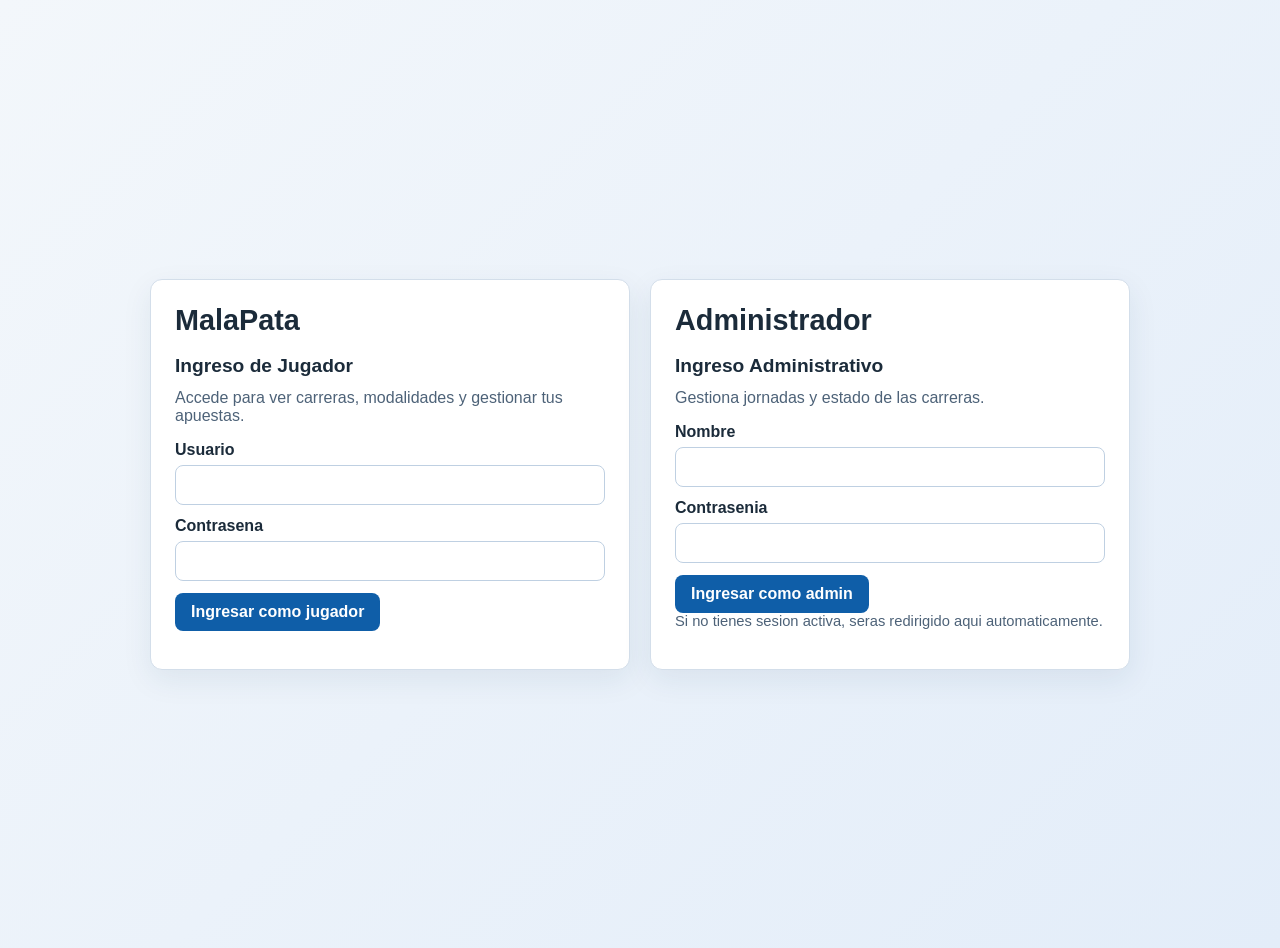
==== src/main/resources/static/index.html @ 75303c46 "primer commit nuevo repo, cambios en vistas y avanzando observer" ====
<!DOCTYPE html>
<html lang="es">
<head>
  <meta charset="UTF-8">
  <meta name="viewport" content="width=device-width, initial-scale=1.0">
  <title>MalaPata - Inicio de sesion</title>
  <link rel="stylesheet" href="index.css">
</head>
<body>
  <script src="/utilesVista.js"></script>

  <main class="page">
    <section class="login-shell">
      <article class="card">
        <h1 class="main-title">MalaPata</h1>
        <h2>Ingreso de Jugador</h2>
        <p>Accede para ver carreras, modalidades y gestionar tus apuestas.</p>
        <form id="formLoginJugador" autocomplete="off">
          <div class="field">
            <label for="usuario">Usuario</label>
            <input id="usuario" name="usuario" type="text" required>
          </div>
          <div class="field">
            <label for="contrasenaJugador">Contrasena</label>
            <input id="contrasenaJugador" name="contrasena" type="password" required>
          </div>
          <button type="submit">Ingresar como jugador</button>
        </form>
      </article>

      <article class="card">
        <h1 class="main-title">Administrador</h1>
        <h2>Ingreso Administrativo</h2>
        <p>Gestiona jornadas y estado de las carreras.</p>
        <form id="formLoginAdmin" autocomplete="off">
          <div class="field">
            <label for="nombre">Nombre</label>
            <input id="nombre" name="nombre" type="text" required>
          </div>
          <div class="field">
            <label for="contrasenia">Contrasenia</label>
            <input id="contrasenia" name="contrasenia" type="password" required>
          </div>
          <button type="submit">Ingresar como admin</button>
        </form>
        <p class="footer-note">Si no tienes sesion activa, seras redirigido aqui automaticamente.</p>
      </article>
    </section>
  </main>

  <script type="module">
    import dispatcher from '/CommandDispatcher.js';

    const formLoginJugador = document.getElementById('formLoginJugador');
    const formLoginAdmin = document.getElementById('formLoginAdmin');

    function navegar(destino) {
      if (typeof destino === 'string' && destino.trim() !== '') {
        window.location.href = destino;
      }
    }

    const view = dispatcher.registerView('index', {
      urlInicio: '/login/vistaConectada',
      onError: (status, texto) => mostrarMensaje('Error ' + status + ': ' + texto),
      onException: (msg) => mostrarMensaje(msg)
    });

    view.handler('loginExitoso', (destino) => {
      navegar(destino);
    });

    view.handler('usuarioNoAutenticado', (destino) => {
      navegar(destino || 'index.html');
    });

    view.handler('mensaje', (texto) => {
      mostrarMensaje(texto);
    });

    formLoginJugador.addEventListener('submit', (e) => {
      e.preventDefault();
      dispatcher.submit('/login/login', serializarFormulario('formLoginJugador'));
    });

    formLoginAdmin.addEventListener('submit', (e) => {
      e.preventDefault();
      dispatcher.submit('/login/loginAdmin', serializarFormulario('formLoginAdmin'));
    });

    dispatcher.startView(view);
  </script>
</body>
</html>
---- src/main/resources/static/index.css ----
body {
  margin: 0;
  font-family: 'Segoe UI', Tahoma, Geneva, Verdana, sans-serif;
  background: linear-gradient(135deg, #f3f7fb 0%, #e3edf9 100%);
  color: #1b2b3a;
}

.page {
  min-height: 100vh;
  display: grid;
  place-items: center;
  padding: 24px;
}

.login-shell {
  width: 100%;
  max-width: 980px;
  display: grid;
  grid-template-columns: 1fr 1fr;
  gap: 20px;
}

.card {
  background: #ffffff;
  border: 1px solid #d3deea;
  border-radius: 12px;
  box-shadow: 0 10px 30px rgba(30, 62, 93, 0.08);
  padding: 24px;
}

.main-title {
  margin: 0 0 18px;
  font-size: 1.8rem;
  font-weight: 700;
}

.card h2 {
  margin: 0 0 12px;
  font-size: 1.2rem;
}

.card p {
  margin: 0 0 16px;
  color: #4d6278;
}

.field {
  display: grid;
  gap: 6px;
  margin-bottom: 12px;
}

label {
  font-weight: 600;
}

input {
  border: 1px solid #bfd0e2;
  border-radius: 8px;
  padding: 10px 12px;
  font-size: 1rem;
}

button {
  border: none;
  border-radius: 8px;
  padding: 10px 16px;
  font-weight: 700;
  font-size: 1rem;
  cursor: pointer;
  background: #0f5ea8;
  color: #fff;
}

button:hover {
  background: #0c4f8c;
}

.footer-note {
  margin-top: 14px;
  font-size: 0.92rem;
  color: #4d6278;
}

@media (max-width: 850px) {
  .login-shell {
    grid-template-columns: 1fr;
  }
}
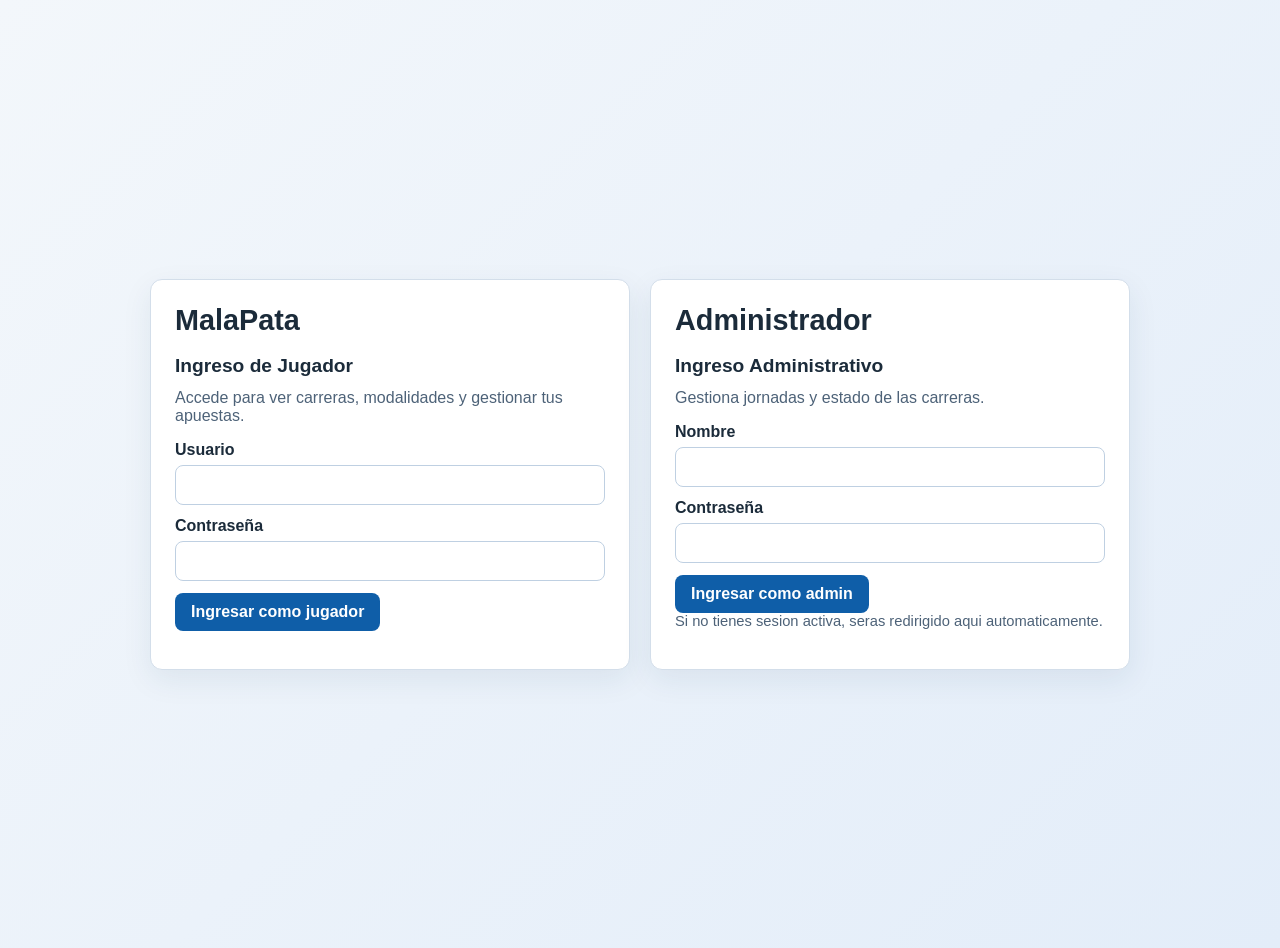
==== commit b933c0b3: "contraseña Se cambia contrasenia por contraaseña" ====
--- a/src/main/resources/static/index.html
+++ b/src/main/resources/static/index.html
@@ -21,7 +21,7 @@
             <input id="usuario" name="usuario" type="text" required>
           </div>
           <div class="field">
-            <label for="contrasenaJugador">Contrasena</label>
+            <label for="contrasenaJugador">Contraseña</label>
             <input id="contrasenaJugador" name="contrasena" type="password" required>
           </div>
           <button type="submit">Ingresar como jugador</button>
@@ -38,7 +38,7 @@
             <input id="nombre" name="nombre" type="text" required>
           </div>
           <div class="field">
-            <label for="contrasenia">Contrasenia</label>
+            <label for="contrasenia">Contraseña</label>
             <input id="contrasenia" name="contrasenia" type="password" required>
           </div>
           <button type="submit">Ingresar como admin</button>
@@ -70,6 +70,10 @@
       navegar(destino);
     });
 
+    view.handler('mostrarLogin', () => {
+      // La vista de inicio no necesita cambiar; el comando confirma que el login está disponible.
+    });
+
     view.handler('usuarioNoAutenticado', (destino) => {
       navegar(destino || 'index.html');
     });
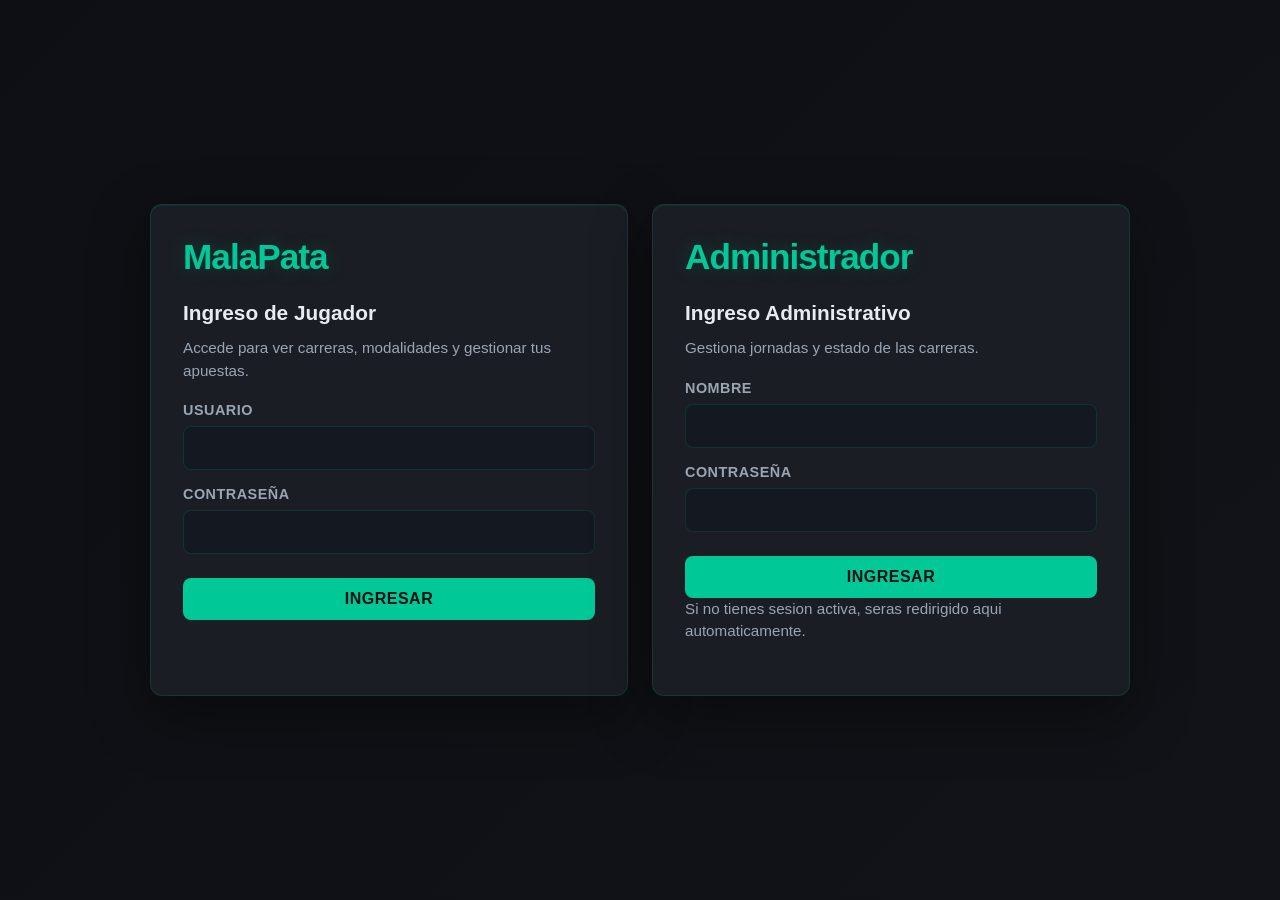
==== commit 7b6daa21: "vista Mejora en vista" ====
--- a/src/main/resources/static/index.html
+++ b/src/main/resources/static/index.html
@@ -11,7 +11,7 @@
 
   <main class="page">
     <section class="login-shell">
-      <article class="card">
+      <article class="card tab-panel" id="panelJugador">
         <h1 class="main-title">MalaPata</h1>
         <h2>Ingreso de Jugador</h2>
         <p>Accede para ver carreras, modalidades y gestionar tus apuestas.</p>
@@ -24,11 +24,11 @@
             <label for="contrasenaJugador">Contraseña</label>
             <input id="contrasenaJugador" name="contrasena" type="password" required>
           </div>
-          <button type="submit">Ingresar como jugador</button>
+          <button type="submit">Ingresar</button>
         </form>
       </article>
 
-      <article class="card">
+      <article class="card tab-panel" id="panelAdmin">
         <h1 class="main-title">Administrador</h1>
         <h2>Ingreso Administrativo</h2>
         <p>Gestiona jornadas y estado de las carreras.</p>
@@ -41,7 +41,7 @@
             <label for="contrasenia">Contraseña</label>
             <input id="contrasenia" name="contrasenia" type="password" required>
           </div>
-          <button type="submit">Ingresar como admin</button>
+          <button type="submit">Ingresar</button>
         </form>
         <p class="footer-note">Si no tienes sesion activa, seras redirigido aqui automaticamente.</p>
       </article>
@@ -62,6 +62,7 @@
 
     const view = dispatcher.registerView('index', {
       urlInicio: '/login/vistaConectada',
+      urlCierre: '/login/vistaCerrada',
       onError: (status, texto) => mostrarMensaje('Error ' + status + ': ' + texto),
       onException: (msg) => mostrarMensaje(msg)
     });
@@ -92,6 +93,8 @@
       dispatcher.submit('/login/loginAdmin', serializarFormulario('formLoginAdmin'));
     });
 
+    // Tabs removed: both login forms are visible (no dummy tab UI)
+
     dispatcher.startView(view);
   </script>
 </body>
--- a/src/main/resources/static/index.css
+++ b/src/main/resources/static/index.css
@@ -1,8 +1,30 @@
+/* ===========================
+   INDEX.CSS - Login Page
+   Dark Professional Betting UI
+   ========================== */
+
+:root {
+  --color-bg-primary: #0d0f14;
+  --color-bg-card: #1a1d24;
+  --color-bg-input: #141820;
+  --color-accent: #00c896;
+  --color-accent-light: #1aff99;
+  --color-text-primary: #e8ecf1;
+  --color-text-secondary: #9aa5b4;
+  --color-border: rgba(0, 200, 150, 0.15);
+  --color-border-hover: rgba(0, 200, 150, 0.3);
+}
+
+* {
+  box-sizing: border-box;
+}
+
 body {
   margin: 0;
   font-family: 'Segoe UI', Tahoma, Geneva, Verdana, sans-serif;
-  background: linear-gradient(135deg, #f3f7fb 0%, #e3edf9 100%);
-  color: #1b2b3a;
+  background: linear-gradient(135deg, #0d0f14 0%, #111318 100%);
+  color: var(--color-text-primary);
+  min-height: 100vh;
 }
 
 .page {
@@ -17,73 +39,135 @@
   max-width: 980px;
   display: grid;
   grid-template-columns: 1fr 1fr;
-  gap: 20px;
+  gap: 24px;
 }
 
 .card {
-  background: #ffffff;
-  border: 1px solid #d3deea;
+  background: var(--color-bg-card);
+  border: 1px solid var(--color-border);
   border-radius: 12px;
-  box-shadow: 0 10px 30px rgba(30, 62, 93, 0.08);
-  padding: 24px;
+  box-shadow: 0 20px 60px rgba(0, 0, 0, 0.4), inset 0 1px 0 rgba(0, 200, 150, 0.1);
+  padding: 32px;
+  backdrop-filter: blur(10px);
+  transition: all 0.3s ease;
 }
 
+.card:hover {
+  border-color: var(--color-border-hover);
+  box-shadow: 0 20px 60px rgba(0, 0, 0, 0.5), 0 0 20px rgba(0, 200, 150, 0.08), inset 0 1px 0 rgba(0, 200, 150, 0.15);
+}
+
+/* Tabs for login page */
+.tabs { display:flex; gap:8px; margin-bottom:12px; }
+.tab { padding:8px 14px; border-radius:8px; background: rgba(255,255,255,0.02); color: var(--color-text-secondary); border:1px solid transparent; cursor:pointer; }
+.tab.active { background: linear-gradient(90deg, rgba(0,200,150,0.12), rgba(0,200,150,0.06)); color: var(--color-accent); border-color: rgba(0,200,150,0.12); font-weight:700; }
+
+/* Variant button colors */
+button.primary { background: #0d6efd; }
+button.danger { background: #e03b3b; }
+
 .main-title {
-  margin: 0 0 18px;
-  font-size: 1.8rem;
-  font-weight: 700;
+  margin: 0 0 24px;
+  font-size: 2.2rem;
+  font-weight: 800;
+  color: var(--color-accent);
+  letter-spacing: -1px;
+  text-shadow: 0 0 20px rgba(0, 200, 150, 0.2);
 }
 
 .card h2 {
   margin: 0 0 12px;
-  font-size: 1.2rem;
+  font-size: 1.3rem;
+  color: var(--color-text-primary);
+  font-weight: 600;
 }
 
 .card p {
-  margin: 0 0 16px;
-  color: #4d6278;
+  margin: 0 0 20px;
+  color: var(--color-text-secondary);
+  line-height: 1.5;
+  font-size: 0.95rem;
 }
 
 .field {
   display: grid;
-  gap: 6px;
-  margin-bottom: 12px;
+  gap: 8px;
+  margin-bottom: 16px;
 }
 
 label {
   font-weight: 600;
+  font-size: 0.9rem;
+  color: var(--color-text-secondary);
+  text-transform: uppercase;
+  letter-spacing: 0.5px;
 }
 
 input {
-  border: 1px solid #bfd0e2;
+  background: var(--color-bg-input);
+  border: 1px solid var(--color-border);
   border-radius: 8px;
-  padding: 10px 12px;
+  padding: 12px 14px;
   font-size: 1rem;
+  color: var(--color-text-primary);
+  transition: all 0.3s ease;
+}
+
+input:focus {
+  outline: none;
+  border-color: var(--color-accent);
+  box-shadow: 0 0 12px rgba(0, 200, 150, 0.2), inset 0 0 8px rgba(0, 200, 150, 0.05);
+  background: rgba(0, 200, 150, 0.02);
+}
+
+input::placeholder {
+  color: var(--color-text-secondary);
 }
 
 button {
+  width: 100%;
   border: none;
   border-radius: 8px;
-  padding: 10px 16px;
+  padding: 12px 16px;
   font-weight: 700;
   font-size: 1rem;
   cursor: pointer;
-  background: #0f5ea8;
-  color: #fff;
+  background: var(--color-accent);
+  color: var(--color-bg-primary);
+  transition: all 0.3s ease;
+  text-transform: uppercase;
+  letter-spacing: 0.5px;
+  margin-top: 8px;
 }
 
 button:hover {
-  background: #0c4f8c;
+  background: var(--color-accent-light);
+  box-shadow: 0 8px 24px rgba(0, 200, 150, 0.3);
+  transform: translateY(-2px);
+}
+
+button:active {
+  transform: translateY(0);
+  box-shadow: 0 4px 12px rgba(0, 200, 150, 0.2);
 }
 
 .footer-note {
-  margin-top: 14px;
-  font-size: 0.92rem;
-  color: #4d6278;
+  margin-top: 16px;
+  font-size: 0.85rem;
+  color: var(--color-text-secondary);
+  line-height: 1.4;
 }
 
 @media (max-width: 850px) {
   .login-shell {
     grid-template-columns: 1fr;
   }
+
+  .main-title {
+    font-size: 1.8rem;
+  }
+
+  .card {
+    padding: 24px;
+  }
 }
